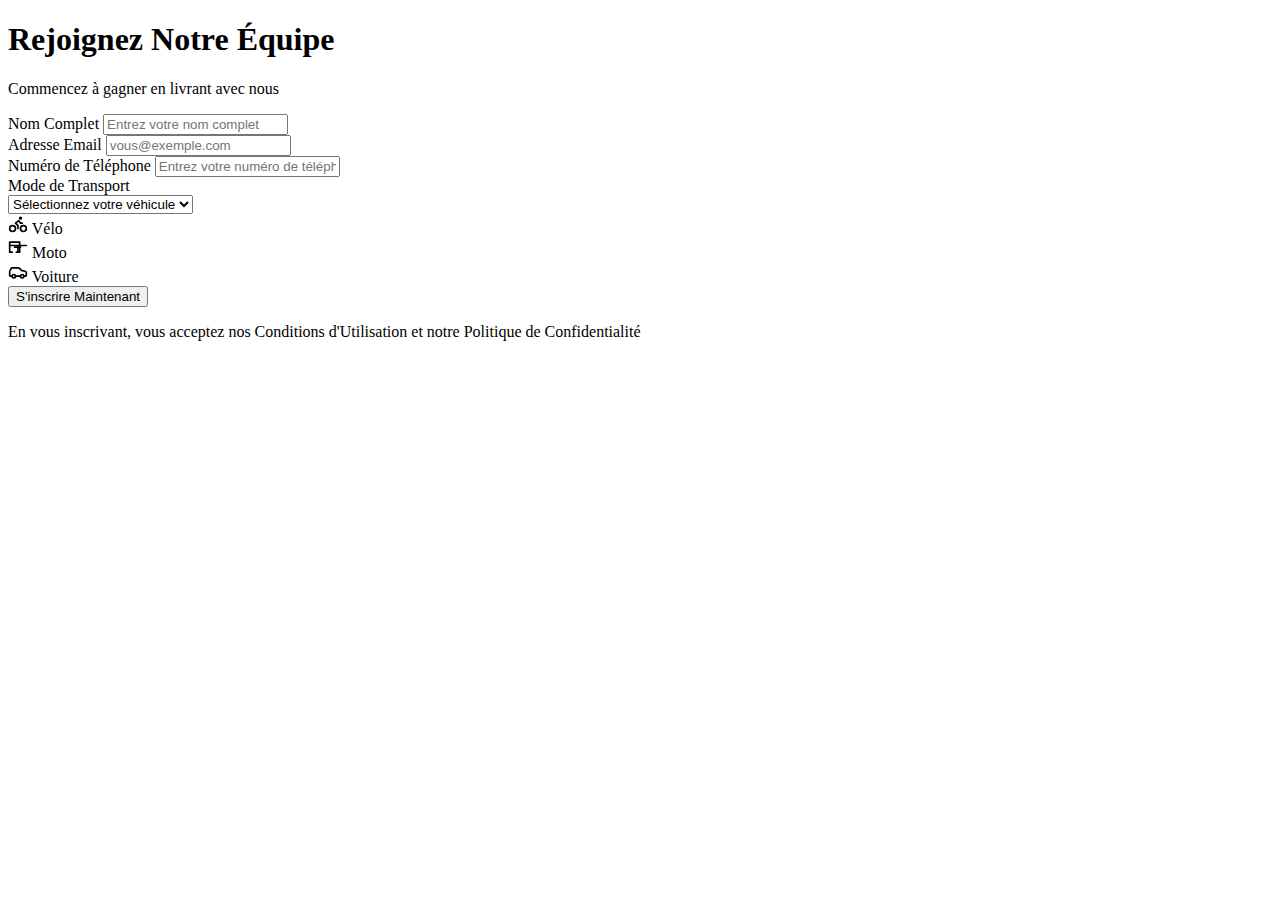
==== livreur.html @ b7272d1b "fonctionnalité livreur" ====
<!DOCTYPE html>
<html lang="fr">
<head>
  <meta charset="UTF-8">
  <meta name="viewport" content="width=device-width, initial-scale=1.0">
  <title>Inscription Livreur</title>
  <link rel="stylesheet" href="stylelivreur.css">
</head>
<body>
  <div class="container">
    <div class="form-card">
      <div class="form-header">
        <h1>Rejoignez Notre Équipe</h1>
        <p>Commencez à gagner en livrant avec nous</p>
      </div>

      <form>
        <div class="form-group">
          <label for="fullName">Nom Complet</label>
          <input type="text" id="fullName" name="fullName" placeholder="Entrez votre nom complet" required>
        </div>

        <div class="form-group">
          <label for="email">Adresse Email</label>
          <input type="email" id="email" name="email" placeholder="vous@exemple.com" required>
        </div>

        <div class="form-group">
          <label for="phone">Numéro de Téléphone</label>
          <input type="tel" id="phone" name="phone" placeholder="Entrez votre numéro de téléphone" required>
        </div>

        <div class="form-group">
          <label for="transport">Mode de Transport</label>
          <div class="select-wrapper">
            <select id="transport" name="transport" required>
              <option value="">Sélectionnez votre véhicule</option>
              <option value="bicycle">Vélo</option>
              <option value="motorcycle">Moto</option>
              <option value="car">Voiture</option>
            </select>
          </div>
        </div>

        <div class="transport-icons">
          <div class="transport-option">
            <svg xmlns="http://www.w3.org/2000/svg" width="20" height="20" viewBox="0 0 24 24" fill="none" stroke="currentColor" stroke-width="2" stroke-linecap="round" stroke-linejoin="round"><circle cx="18.5" cy="17.5" r="3.5"/><circle cx="5.5" cy="17.5" r="3.5"/><circle cx="15" cy="5" r="1"/><path d="M12 17.5V14l-3-3 4-3 2 3h2"/></svg>
            <span>Vélo</span>
          </div>
          <div class="transport-option">
            <svg xmlns="http://www.w3.org/2000/svg" width="20" height="20" viewBox="0 0 24 24" fill="none" stroke="currentColor" stroke-width="2" stroke-linecap="round" stroke-linejoin="round"><path d="M10 17h4V5H2v12h3m3-6h7"/><path d="M12 17v-6"/><path d="M2 9h20"/></svg>
            <span>Moto</span>
          </div>
          <div class="transport-option">
            <svg xmlns="http://www.w3.org/2000/svg" width="20" height="20" viewBox="0 0 24 24" fill="none" stroke="currentColor" stroke-width="2" stroke-linecap="round" stroke-linejoin="round"><path d="M19 17h2c.6 0 1-.4 1-1v-3c0-.9-.7-1.7-1.5-1.9C18.7 10.6 16 10 16 10s-1.3-1.4-2.2-2.3c-.5-.4-1.1-.7-1.8-.7H5c-.6 0-1.1.4-1.4.9l-1.4 2.9A3.7 3.7 0 0 0 2 12v4c0 .6.4 1 1 1h2"/><circle cx="7" cy="17" r="2"/><path d="M9 17h6"/><circle cx="17" cy="17" r="2"/></svg>
            <span>Voiture</span>
          </div>
        </div>

        <button type="submit">S'inscrire Maintenant</button>
      </form>

      <p class="terms">En vous inscrivant, vous acceptez nos Conditions d'Utilisation et notre Politique de Confidentialité</p>
    </div>
  </div>
</body>
</html>
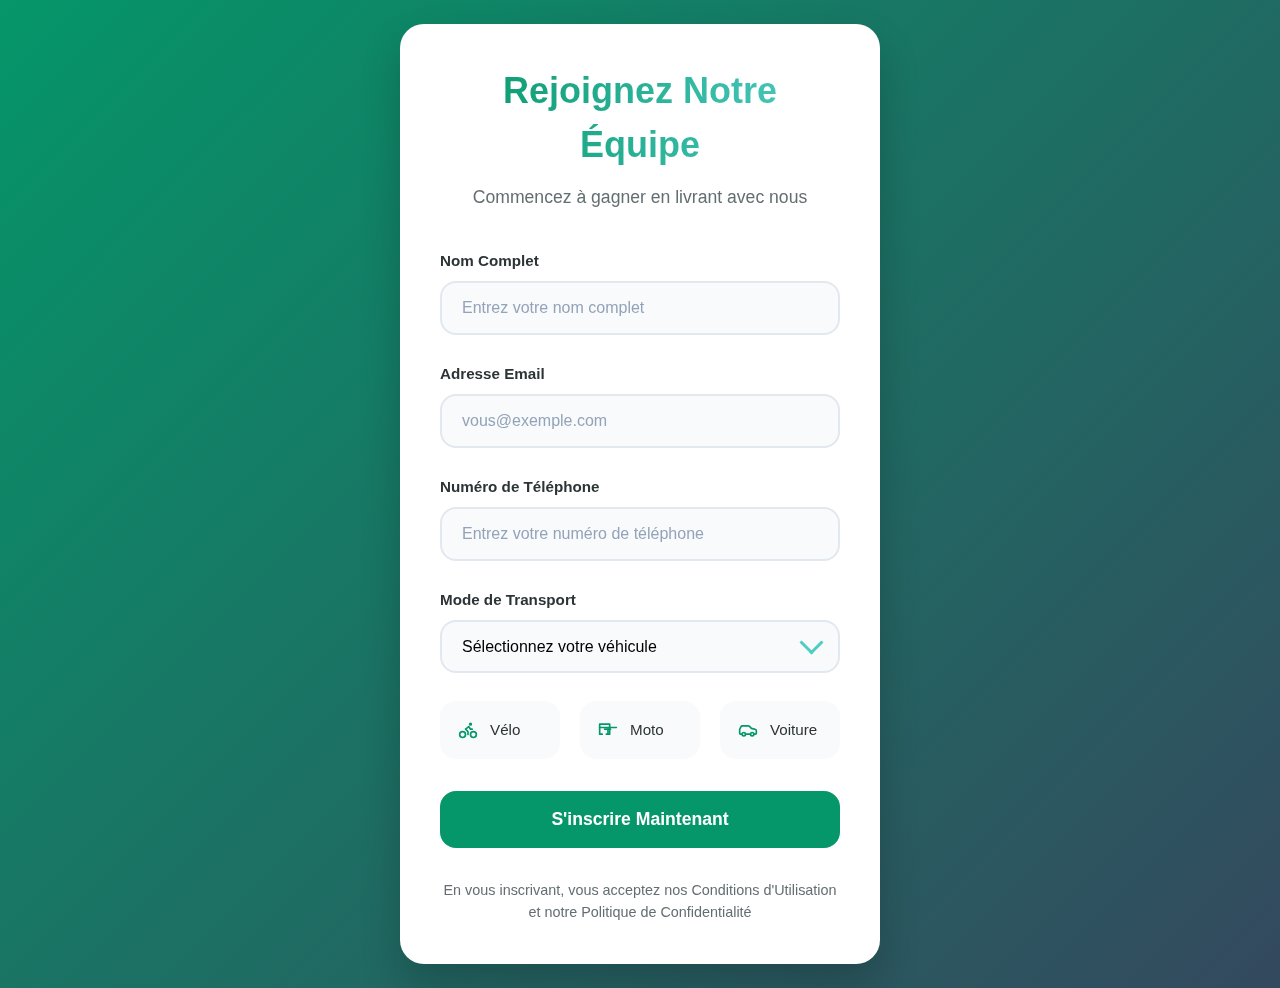
==== commit b85ea3b2: "validation inscription" ====
--- a/livreur.html
+++ b/livreur.html
@@ -63,5 +63,8 @@
       <p class="terms">En vous inscrivant, vous acceptez nos Conditions d'Utilisation et notre Politique de Confidentialité</p>
     </div>
   </div>
+  
+  <script src="livreur.js"></script>
+
 </body>
 </html>--- a/stylelivreur.css
+++ b/stylelivreur.css
@@ -0,0 +1,228 @@
+/* Reset and base styles */
+* {
+    margin: 0;
+    padding: 0;
+    box-sizing: border-box;
+  }
+  
+  :root {
+    --primary: #059669;
+    --primary-dark: #059669;
+    --secondary: #4ECDC4;
+    --accent: #45B7AF;
+    --background: #059669;
+    --text: #2D3436;
+    --text-light: #636E72;
+    --white: #FFFFFF;
+  }
+  
+  body {
+    font-family: 'Inter', -apple-system, BlinkMacSystemFont, "Segoe UI", Roboto, sans-serif;
+    line-height: 1.5;
+    color: var(--text);
+    background: linear-gradient(135deg, var(--background) 0%, #34495E 100%);
+    min-height: 100vh;
+    display: flex;
+    align-items: center;
+    justify-content: center;
+    padding: 1.5rem;
+  }
+  
+  .container {
+    width: 100%;
+    max-width: 480px;
+    margin: 0 auto;
+  }
+  
+  .form-card {
+    background: var(--white);
+    padding: 2.5rem;
+    border-radius: 1.5rem;
+    box-shadow: 0 20px 40px rgba(0, 0, 0, 0.2);
+    backdrop-filter: blur(10px);
+  }
+  
+  .form-header {
+    text-align: center;
+    margin-bottom: 2.5rem;
+  }
+  
+  .form-header h1 {
+    font-size: 2.25rem;
+    font-weight: 800;
+    color: var(--text);
+    margin-bottom: 0.75rem;
+    background: linear-gradient(to right, var(--primary), var(--secondary));
+    -webkit-background-clip: text;
+    -webkit-text-fill-color: transparent;
+  }
+  
+  .form-header p {
+    color: var(--text-light);
+    font-size: 1.1rem;
+  }
+  
+  .form-group {
+    margin-bottom: 1.75rem;
+  }
+  
+  label {
+    display: block;
+    font-size: 0.95rem;
+    font-weight: 600;
+    color: var(--text);
+    margin-bottom: 0.5rem;
+  }
+  
+  input,
+  select {
+    width: 100%;
+    padding: 1rem 1.25rem;
+    border: 2px solid #E2E8F0;
+    border-radius: 1rem;
+    font-size: 1rem;
+    transition: all 0.3s ease;
+    background-color: #F8FAFC;
+  }
+  
+  input:focus,
+  select:focus {
+    outline: none;
+    border-color: var(--secondary);
+    box-shadow: 0 0 0 4px rgba(78, 205, 196, 0.1);
+    background-color: var(--white);
+  }
+  
+  input::placeholder {
+    color: #94A3B8;
+  }
+  
+  .select-wrapper {
+    position: relative;
+  }
+  
+  .select-wrapper::after {
+    content: '';
+    position: absolute;
+    right: 1.25rem;
+    top: 50%;
+    width: 0.875rem;
+    height: 0.875rem;
+    border-right: 3px solid var(--secondary);
+    border-bottom: 3px solid var(--secondary);
+    transform: translateY(-70%) rotate(45deg);
+    pointer-events: none;
+    transition: transform 0.2s ease;
+  }
+  
+  select {
+    appearance: none;
+    padding-right: 3rem;
+    cursor: pointer;
+  }
+  
+  .transport-icons {
+    display: flex;
+    gap: 1.25rem;
+    margin-bottom: 2rem;
+  }
+  
+  .transport-option {
+    flex: 1;
+    display: flex;
+    align-items: center;
+    gap: 0.75rem;
+    padding: 1rem;
+    background-color: #F8FAFC;
+    border-radius: 1rem;
+    color: var(--text);
+    border: 2px solid transparent;
+    transition: all 0.3s ease;
+    cursor: pointer;
+  }
+  
+  .transport-option:hover {
+    background-color: #F1F5F9;
+    border-color: var(--secondary);
+    transform: translateY(-2px);
+  }
+  
+  .transport-option svg {
+    color: var(--primary);
+    transition: transform 0.3s ease;
+  }
+  
+  .transport-option:hover svg {
+    transform: scale(1.1);
+  }
+  
+  .transport-option span {
+    font-size: 0.95rem;
+    font-weight: 500;
+  }
+  
+  button {
+    width: 100%;
+    padding: 1.125rem;
+    background: linear-gradient(135deg, var(--primary) 0%, var(--primary-dark) 100%);
+    color: var(--white);
+    border: none;
+    border-radius: 1rem;
+    font-size: 1.1rem;
+    font-weight: 600;
+    cursor: pointer;
+    transition: all 0.3s ease;
+    position: relative;
+    overflow: hidden;
+  }
+  
+  button::before {
+    content: '';
+    position: absolute;
+    top: 0;
+    left: 0;
+    width: 100%;
+    height: 100%;
+    background: linear-gradient(135deg, rgba(255,255,255,0.1) 0%, rgba(255,255,255,0) 100%);
+    transform: translateX(-100%);
+    transition: transform 0.5s ease;
+  }
+  
+  button:hover {
+    transform: translateY(-2px);
+    box-shadow: 0 10px 20px rgba(255, 107, 107, 0.2);
+  }
+  
+  button:hover::before {
+    transform: translateX(0);
+  }
+  
+  button:active {
+    transform: translateY(1px);
+  }
+  
+  .terms {
+    margin-top: 2rem;
+    text-align: center;
+    font-size: 0.9rem;
+    color: var(--text-light);
+  }
+  
+  /* Responsive adjustments */
+  @media (max-width: 480px) {
+    .form-card {
+      padding: 2rem;
+    }
+  
+    .form-header h1 {
+      font-size: 1.875rem;
+    }
+  
+    .transport-icons {
+      flex-direction: column;
+    }
+  
+    .transport-option {
+      justify-content: center;
+    }
+  }